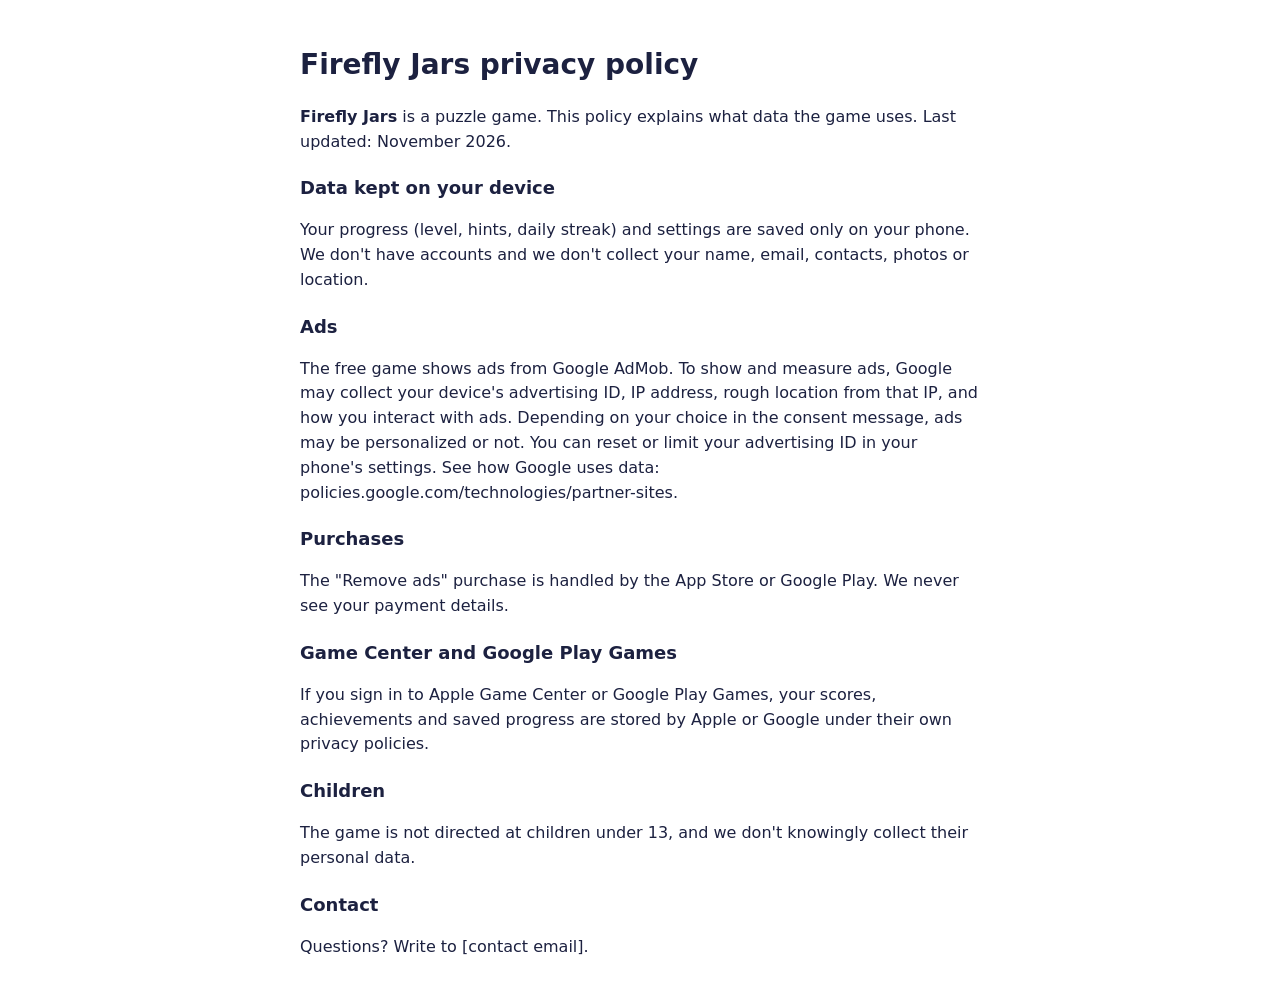
==== privacy.html @ aecba5f7 "Web test version of Firefly Jars for GitHub Pages Co-Authored-By: Claude Opus 5.5 <noreply@anthropic" ====
<!doctype html>
<html lang="en"><head><meta charset="utf-8"><meta name="robots" content="noindex">
<meta name="viewport" content="width=device-width, initial-scale=1">
<title>Firefly Jars – Privacy policy</title>
<style>body{font-family:system-ui,-apple-system,sans-serif;max-width:680px;margin:0 auto;padding:24px 16px;line-height:1.55;color:#1c2140;background:#fff}h1{font-size:28px}h4{margin:20px 0 6px;font-size:18px}</style>
</head><body><h1>Firefly Jars privacy policy</h1>
<p><b>Firefly Jars</b> is a puzzle game. This policy explains what data the game uses. Last updated: November 2026.</p>
<h4>Data kept on your device</h4><p>Your progress (level, hints, daily streak) and settings are saved only on your phone. We don't have accounts and we don't collect your name, email, contacts, photos or location.</p>
<h4>Ads</h4><p>The free game shows ads from Google AdMob. To show and measure ads, Google may collect your device's advertising ID, IP address, rough location from that IP, and how you interact with ads. Depending on your choice in the consent message, ads may be personalized or not. You can reset or limit your advertising ID in your phone's settings. See how Google uses data: policies.google.com/technologies/partner-sites.</p>
<h4>Purchases</h4><p>The "Remove ads" purchase is handled by the App Store or Google Play. We never see your payment details.</p>
<h4>Game Center and Google Play Games</h4><p>If you sign in to Apple Game Center or Google Play Games, your scores, achievements and saved progress are stored by Apple or Google under their own privacy policies.</p>
<h4>Children</h4><p>The game is not directed at children under 13, and we don't knowingly collect their personal data.</p>
<h4>Contact</h4><p>Questions? Write to [contact email].</p>
</body></html>
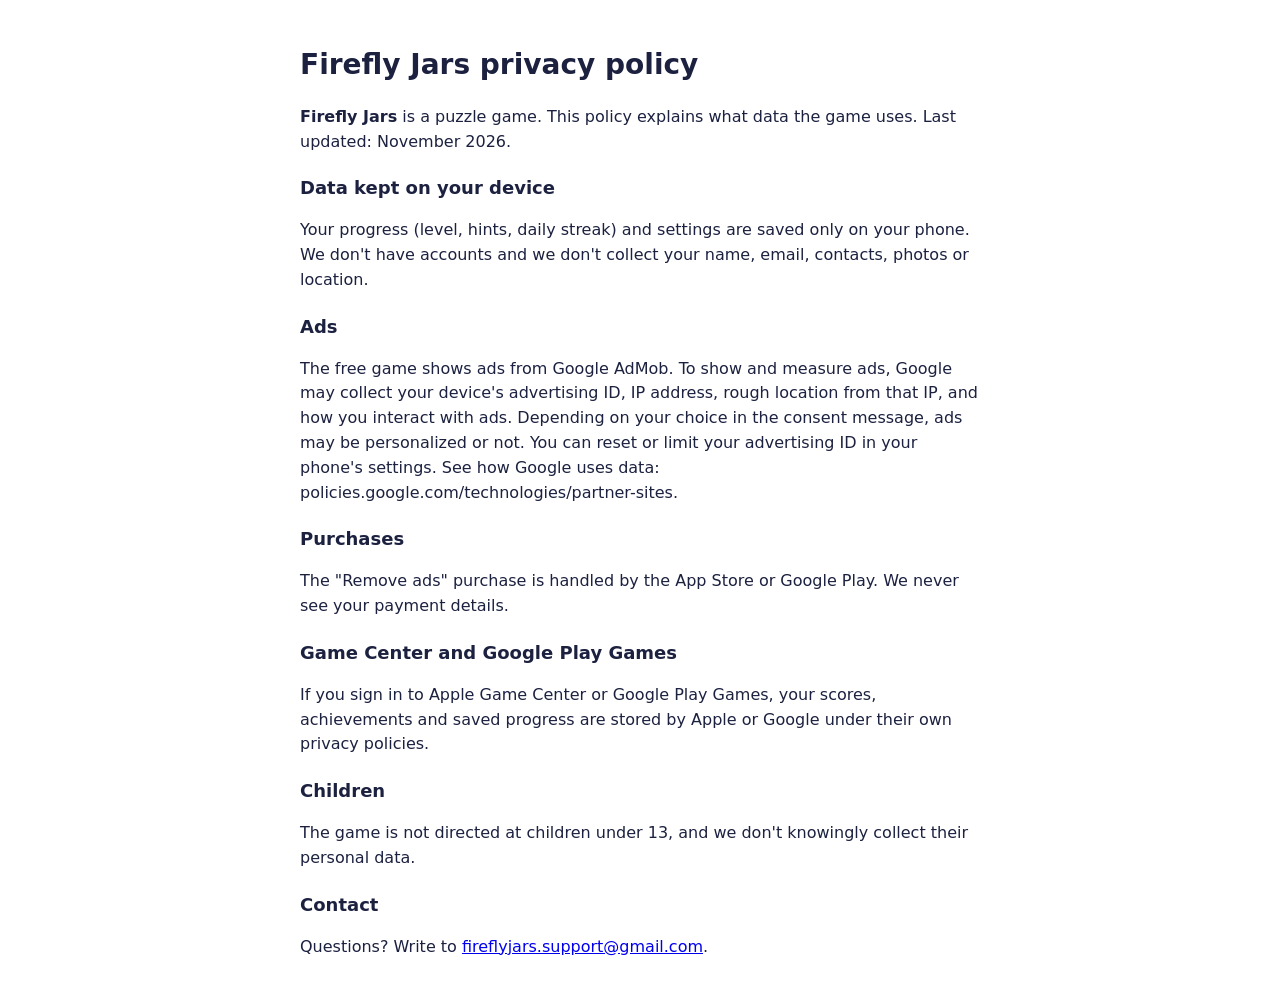
==== commit 661389df: "Add support email to the privacy policy (v0.18) Co-Authored-By: Claude Opus 5.5 <noreply@anthropic.c" ====
--- a/privacy.html
+++ b/privacy.html
@@ -1,6 +1,6 @@
 <!doctype html>
-<html lang="en"><head><meta charset="utf-8"><meta name="robots" content="noindex">
-<meta name="viewport" content="width=device-width, initial-scale=1">
+<html lang="en"><head>
+<meta name="robots" content="noindex"><meta charset="utf-8"><meta name="viewport" content="width=device-width, initial-scale=1">
 <title>Firefly Jars – Privacy policy</title>
 <style>body{font-family:system-ui,-apple-system,sans-serif;max-width:680px;margin:0 auto;padding:24px 16px;line-height:1.55;color:#1c2140;background:#fff}h1{font-size:28px}h4{margin:20px 0 6px;font-size:18px}</style>
 </head><body><h1>Firefly Jars privacy policy</h1>
@@ -10,5 +10,5 @@
 <h4>Purchases</h4><p>The "Remove ads" purchase is handled by the App Store or Google Play. We never see your payment details.</p>
 <h4>Game Center and Google Play Games</h4><p>If you sign in to Apple Game Center or Google Play Games, your scores, achievements and saved progress are stored by Apple or Google under their own privacy policies.</p>
 <h4>Children</h4><p>The game is not directed at children under 13, and we don't knowingly collect their personal data.</p>
-<h4>Contact</h4><p>Questions? Write to [contact email].</p>
+<h4>Contact</h4><p>Questions? Write to <a href="mailto:fireflyjars.support@gmail.com">fireflyjars.support@gmail.com</a>.</p>
 </body></html>
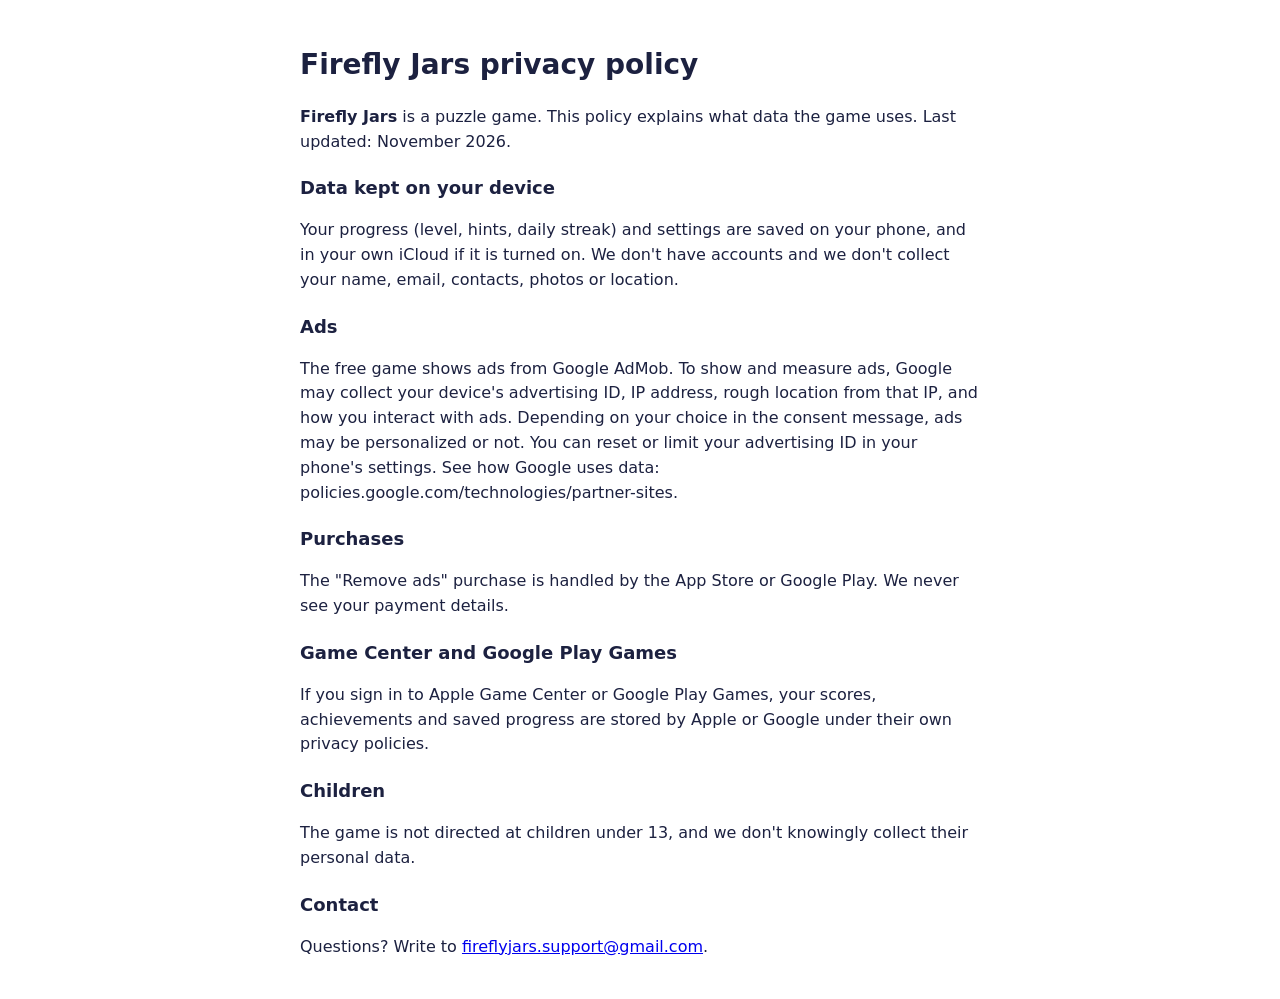
==== commit 11e18c98: "Add the Godot game source and the iPhone build (GitHub Actions to TestFlight) - game/: the Godot 4.7" ====
--- a/privacy.html
+++ b/privacy.html
@@ -5,7 +5,7 @@
 <style>body{font-family:system-ui,-apple-system,sans-serif;max-width:680px;margin:0 auto;padding:24px 16px;line-height:1.55;color:#1c2140;background:#fff}h1{font-size:28px}h4{margin:20px 0 6px;font-size:18px}</style>
 </head><body><h1>Firefly Jars privacy policy</h1>
 <p><b>Firefly Jars</b> is a puzzle game. This policy explains what data the game uses. Last updated: November 2026.</p>
-<h4>Data kept on your device</h4><p>Your progress (level, hints, daily streak) and settings are saved only on your phone. We don't have accounts and we don't collect your name, email, contacts, photos or location.</p>
+<h4>Data kept on your device</h4><p>Your progress (level, hints, daily streak) and settings are saved on your phone, and in your own iCloud if it is turned on. We don't have accounts and we don't collect your name, email, contacts, photos or location.</p>
 <h4>Ads</h4><p>The free game shows ads from Google AdMob. To show and measure ads, Google may collect your device's advertising ID, IP address, rough location from that IP, and how you interact with ads. Depending on your choice in the consent message, ads may be personalized or not. You can reset or limit your advertising ID in your phone's settings. See how Google uses data: policies.google.com/technologies/partner-sites.</p>
 <h4>Purchases</h4><p>The "Remove ads" purchase is handled by the App Store or Google Play. We never see your payment details.</p>
 <h4>Game Center and Google Play Games</h4><p>If you sign in to Apple Game Center or Google Play Games, your scores, achievements and saved progress are stored by Apple or Google under their own privacy policies.</p>
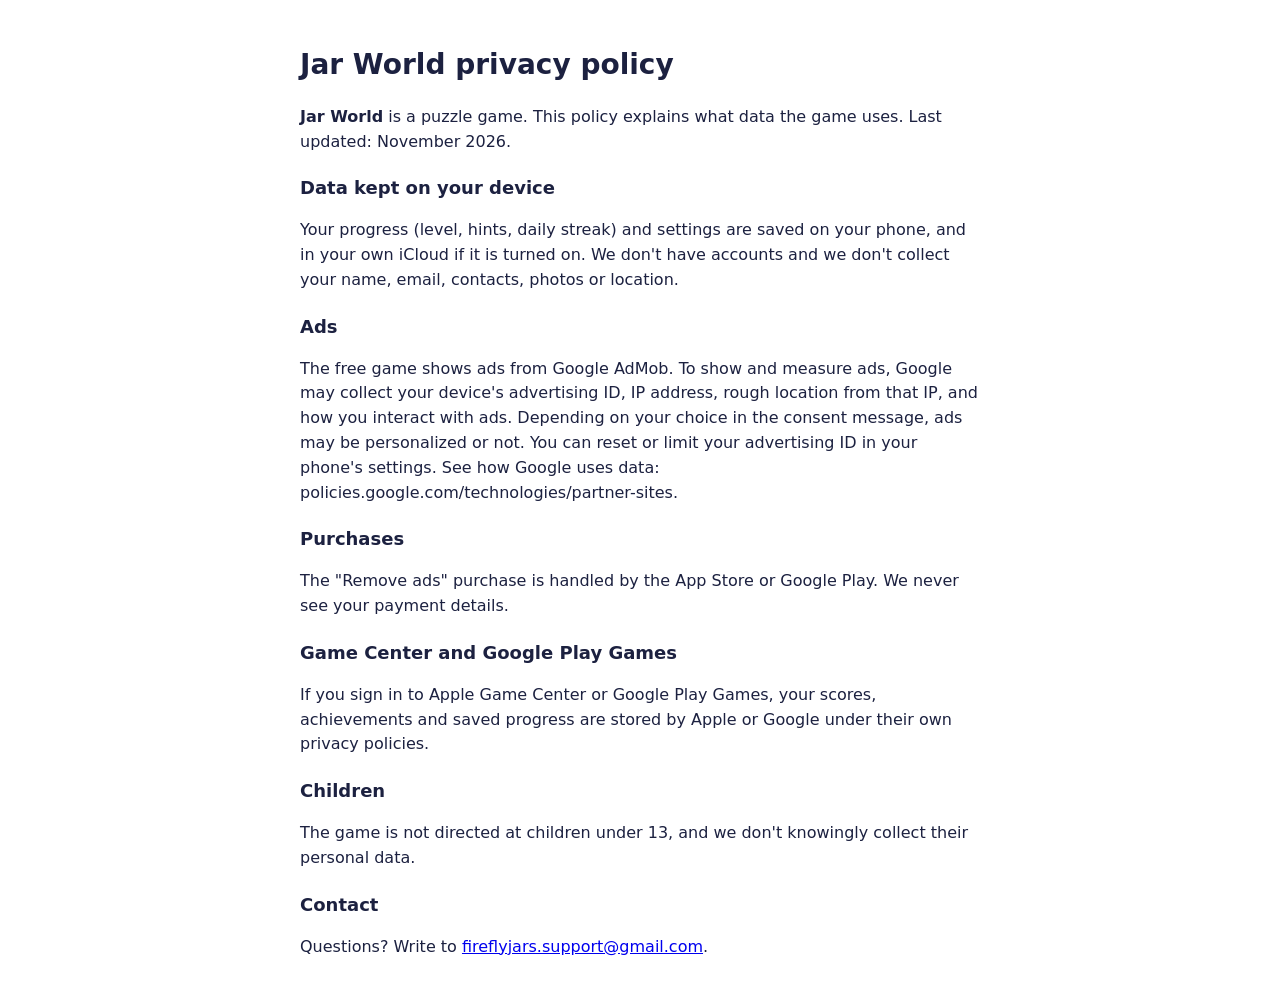
==== commit dde9a94b: "Jar World: six themed regions in the real game, new name and logo Each chapter is now a region with " ====
--- a/privacy.html
+++ b/privacy.html
@@ -1,10 +1,10 @@
 <!doctype html>
 <html lang="en"><head>
 <meta name="robots" content="noindex"><meta charset="utf-8"><meta name="viewport" content="width=device-width, initial-scale=1">
-<title>Firefly Jars – Privacy policy</title>
+<title>Jar World – Privacy policy</title>
 <style>body{font-family:system-ui,-apple-system,sans-serif;max-width:680px;margin:0 auto;padding:24px 16px;line-height:1.55;color:#1c2140;background:#fff}h1{font-size:28px}h4{margin:20px 0 6px;font-size:18px}</style>
-</head><body><h1>Firefly Jars privacy policy</h1>
-<p><b>Firefly Jars</b> is a puzzle game. This policy explains what data the game uses. Last updated: November 2026.</p>
+</head><body><h1>Jar World privacy policy</h1>
+<p><b>Jar World</b> is a puzzle game. This policy explains what data the game uses. Last updated: November 2026.</p>
 <h4>Data kept on your device</h4><p>Your progress (level, hints, daily streak) and settings are saved on your phone, and in your own iCloud if it is turned on. We don't have accounts and we don't collect your name, email, contacts, photos or location.</p>
 <h4>Ads</h4><p>The free game shows ads from Google AdMob. To show and measure ads, Google may collect your device's advertising ID, IP address, rough location from that IP, and how you interact with ads. Depending on your choice in the consent message, ads may be personalized or not. You can reset or limit your advertising ID in your phone's settings. See how Google uses data: policies.google.com/technologies/partner-sites.</p>
 <h4>Purchases</h4><p>The "Remove ads" purchase is handled by the App Store or Google Play. We never see your payment details.</p>
